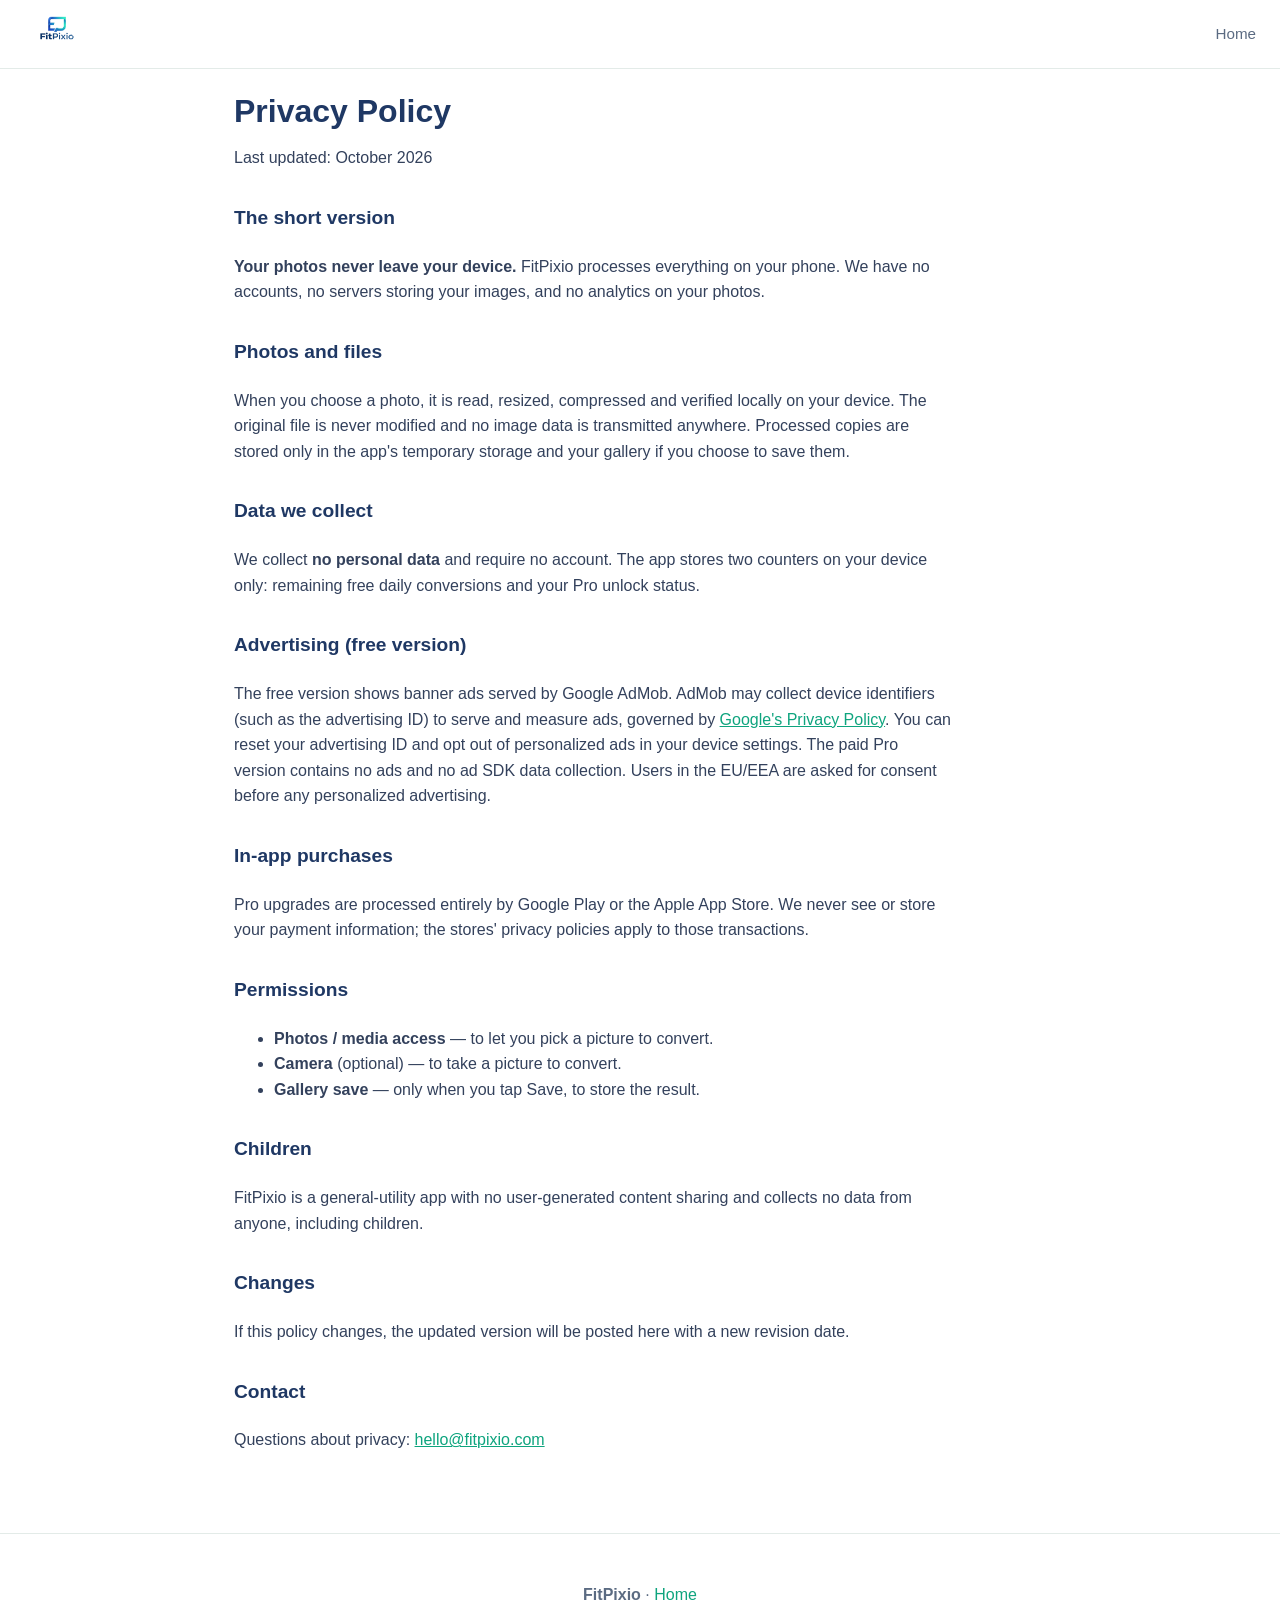
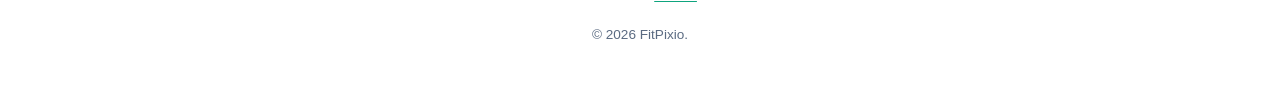
==== privacy.html @ cff01a09 "FitPixio marketing site + privacy policy" ====
<!DOCTYPE html>
<html lang="en">
<head>
  <meta charset="utf-8">
  <meta name="viewport" content="width=device-width, initial-scale=1">
  <title>Privacy Policy — FitPixio</title>
  <meta name="description" content="FitPixio privacy policy: your photos never leave your device.">
  <link rel="icon" type="image/png" sizes="32x32" href="/assets/favicon-32.png">
  <link rel="stylesheet" href="/styles.css">
</head>
<body>
  <header class="nav">
    <a class="brand" href="/">
      <img src="/assets/logo.png" alt="FitPixio logo" height="36">
    </a>
    <nav><a href="/">Home</a></nav>
  </header>

  <main>
    <article class="legal">
      <h1>Privacy Policy</h1>
      <p>Last updated: October 2026</p>

      <h2>The short version</h2>
      <p><strong>Your photos never leave your device.</strong> FitPixio processes
        everything on your phone. We have no accounts, no servers storing your
        images, and no analytics on your photos.</p>

      <h2>Photos and files</h2>
      <p>When you choose a photo, it is read, resized, compressed and verified
        locally on your device. The original file is never modified and no image
        data is transmitted anywhere. Processed copies are stored only in the
        app's temporary storage and your gallery if you choose to save them.</p>

      <h2>Data we collect</h2>
      <p>We collect <strong>no personal data</strong> and require no account.
        The app stores two counters on your device only: remaining free daily
        conversions and your Pro unlock status.</p>

      <h2>Advertising (free version)</h2>
      <p>The free version shows banner ads served by Google AdMob. AdMob may
        collect device identifiers (such as the advertising ID) to serve and
        measure ads, governed by
        <a href="https://policies.google.com/privacy">Google's Privacy Policy</a>.
        You can reset your advertising ID and opt out of personalized ads in
        your device settings. The paid Pro version contains no ads and no ad SDK
        data collection. Users in the EU/EEA are asked for consent before any
        personalized advertising.</p>

      <h2>In-app purchases</h2>
      <p>Pro upgrades are processed entirely by Google Play or the Apple App
        Store. We never see or store your payment information; the stores'
        privacy policies apply to those transactions.</p>

      <h2>Permissions</h2>
      <ul>
        <li><strong>Photos / media access</strong> — to let you pick a picture to convert.</li>
        <li><strong>Camera</strong> (optional) — to take a picture to convert.</li>
        <li><strong>Gallery save</strong> — only when you tap Save, to store the result.</li>
      </ul>

      <h2>Children</h2>
      <p>FitPixio is a general-utility app with no user-generated content sharing
        and collects no data from anyone, including children.</p>

      <h2>Changes</h2>
      <p>If this policy changes, the updated version will be posted here with a
        new revision date.</p>

      <h2>Contact</h2>
      <p>Questions about privacy: <a href="mailto:hello@fitpixio.com">hello@fitpixio.com</a></p>
    </article>
  </main>

  <footer>
    <p><strong>FitPixio</strong> · <a href="/">Home</a></p>
    <p class="fine">© 2026 FitPixio.</p>
  </footer>
</body>
</html>
---- styles.css ----
:root {
  --navy: #1f3864;
  --teal: #0ea47e;
  --ink: #14213a;
  --muted: #5b6b82;
  --bg: #ffffff;
  --soft: #f2f7f5;
  --line: #e3ebe8;
  --radius: 16px;
}

* { box-sizing: border-box; }

body {
  margin: 0;
  font-family: -apple-system, BlinkMacSystemFont, "Segoe UI", Roboto, Inter, Arial, sans-serif;
  color: var(--ink);
  background: var(--bg);
  line-height: 1.6;
}

a { color: var(--teal); }

/* Nav */
.nav {
  position: sticky;
  top: 0;
  z-index: 10;
  display: flex;
  align-items: center;
  gap: 1.5rem;
  padding: 0.75rem 1.5rem;
  background: rgba(255, 255, 255, 0.92);
  backdrop-filter: blur(8px);
  border-bottom: 1px solid var(--line);
}
.nav nav { display: flex; gap: 1.25rem; margin-left: auto; }
.nav nav a { color: var(--muted); text-decoration: none; font-size: 0.95rem; }
.nav nav a:hover { color: var(--ink); }
@media (max-width: 640px) { .nav nav { display: none; } }

/* Layout */
main { max-width: 860px; margin: 0 auto; padding: 0 1.5rem 4rem; }
section { padding: 3rem 0 0; }
h1 { font-size: clamp(2rem, 5vw, 3rem); line-height: 1.15; margin: 1.5rem 0 1rem; color: var(--navy); }
h2 { font-size: 1.6rem; color: var(--navy); margin: 0 0 1.25rem; }
.lede { font-size: 1.15rem; color: var(--muted); max-width: 34rem; }

/* Hero */
.hero { text-align: center; padding-top: 3.5rem; }
.hero-logo { max-width: min(420px, 90%); height: auto; }
.hero .lede { margin-inline: auto; }
.cta-row { display: flex; align-items: center; justify-content: center; gap: 1rem; flex-wrap: wrap; margin-top: 2rem; }
.coming { color: var(--muted); font-size: 0.95rem; border: 1px dashed var(--line); border-radius: 999px; padding: 0.6rem 1.1rem; }
.trust { display: flex; justify-content: center; gap: 0.5rem; flex-wrap: wrap; list-style: none; padding: 0; margin: 2rem 0 0; }
.trust li { background: var(--soft); border: 1px solid var(--line); border-radius: 999px; padding: 0.35rem 0.9rem; font-size: 0.9rem; color: var(--navy); }

/* Buttons */
.btn { display: inline-block; text-decoration: none; font-weight: 700; border-radius: 12px; padding: 0.85rem 1.6rem; }
.btn-primary { background: var(--teal); color: #fff; }
.btn-primary:hover { filter: brightness(0.94); }
.btn-small { padding: 0.5rem 1rem; font-size: 0.9rem; border: 1.5px solid var(--teal); color: var(--teal); }

/* Steps + example */
.steps { list-style: none; counter-reset: s; padding: 0; margin: 0; display: grid; gap: 0.75rem; }
.steps li { counter-increment: s; background: var(--soft); border: 1px solid var(--line); border-radius: var(--radius); padding: 1rem 1.25rem 1rem 3.5rem; position: relative; }
.steps li::before { content: counter(s); position: absolute; left: 1.1rem; top: 1rem; width: 1.7rem; height: 1.7rem; border-radius: 50%; background: var(--navy); color: #fff; font-weight: 700; font-size: 0.9rem; display: flex; align-items: center; justify-content: center; }
.steps strong { display: block; }
.steps span { color: var(--muted); }
.example { display: flex; align-items: center; justify-content: center; gap: 1rem; flex-wrap: wrap; margin-top: 1.25rem; background: var(--navy); color: #fff; border-radius: var(--radius); padding: 1.25rem; }
.example .k { display: block; font-size: 0.8rem; text-transform: uppercase; letter-spacing: 0.08em; opacity: 0.7; }
.example .arrow { font-size: 1.5rem; color: var(--teal); font-weight: 700; }

/* Cards / plans */
.grid { display: grid; grid-template-columns: repeat(auto-fit, minmax(240px, 1fr)); gap: 0.9rem; }
.card { border: 1px solid var(--line); border-radius: var(--radius); padding: 1.25rem 1.35rem; background: #fff; }
.card h3 { margin: 0 0 0.4rem; color: var(--navy); }
.card p, .card ul { margin: 0; color: var(--muted); }
.card ul { padding-left: 1.1rem; }
.plans { display: grid; grid-template-columns: repeat(auto-fit, minmax(260px, 1fr)); gap: 0.9rem; }
.plan .price { font-size: 2rem; font-weight: 800; color: var(--ink); }
.plan .price span { font-size: 1rem; font-weight: 400; color: var(--muted); }
.plan.pro { border: 2px solid var(--teal); }

/* FAQ */
details { border: 1px solid var(--line); border-radius: 12px; padding: 0.9rem 1.1rem; margin-bottom: 0.6rem; }
summary { cursor: pointer; font-weight: 700; color: var(--navy); }
details p { color: var(--muted); margin: 0.5rem 0 0; }

/* Footer / legal */
footer { border-top: 1px solid var(--line); text-align: center; padding: 2rem 1.5rem 3rem; color: var(--muted); }
footer .fine { font-size: 0.85rem; }
article.legal { max-width: 720px; }
article.legal h1 { font-size: 2rem; }
article.legal h2 { font-size: 1.2rem; margin-top: 2rem; }
article.legal p, article.legal li { color: #33415c; }
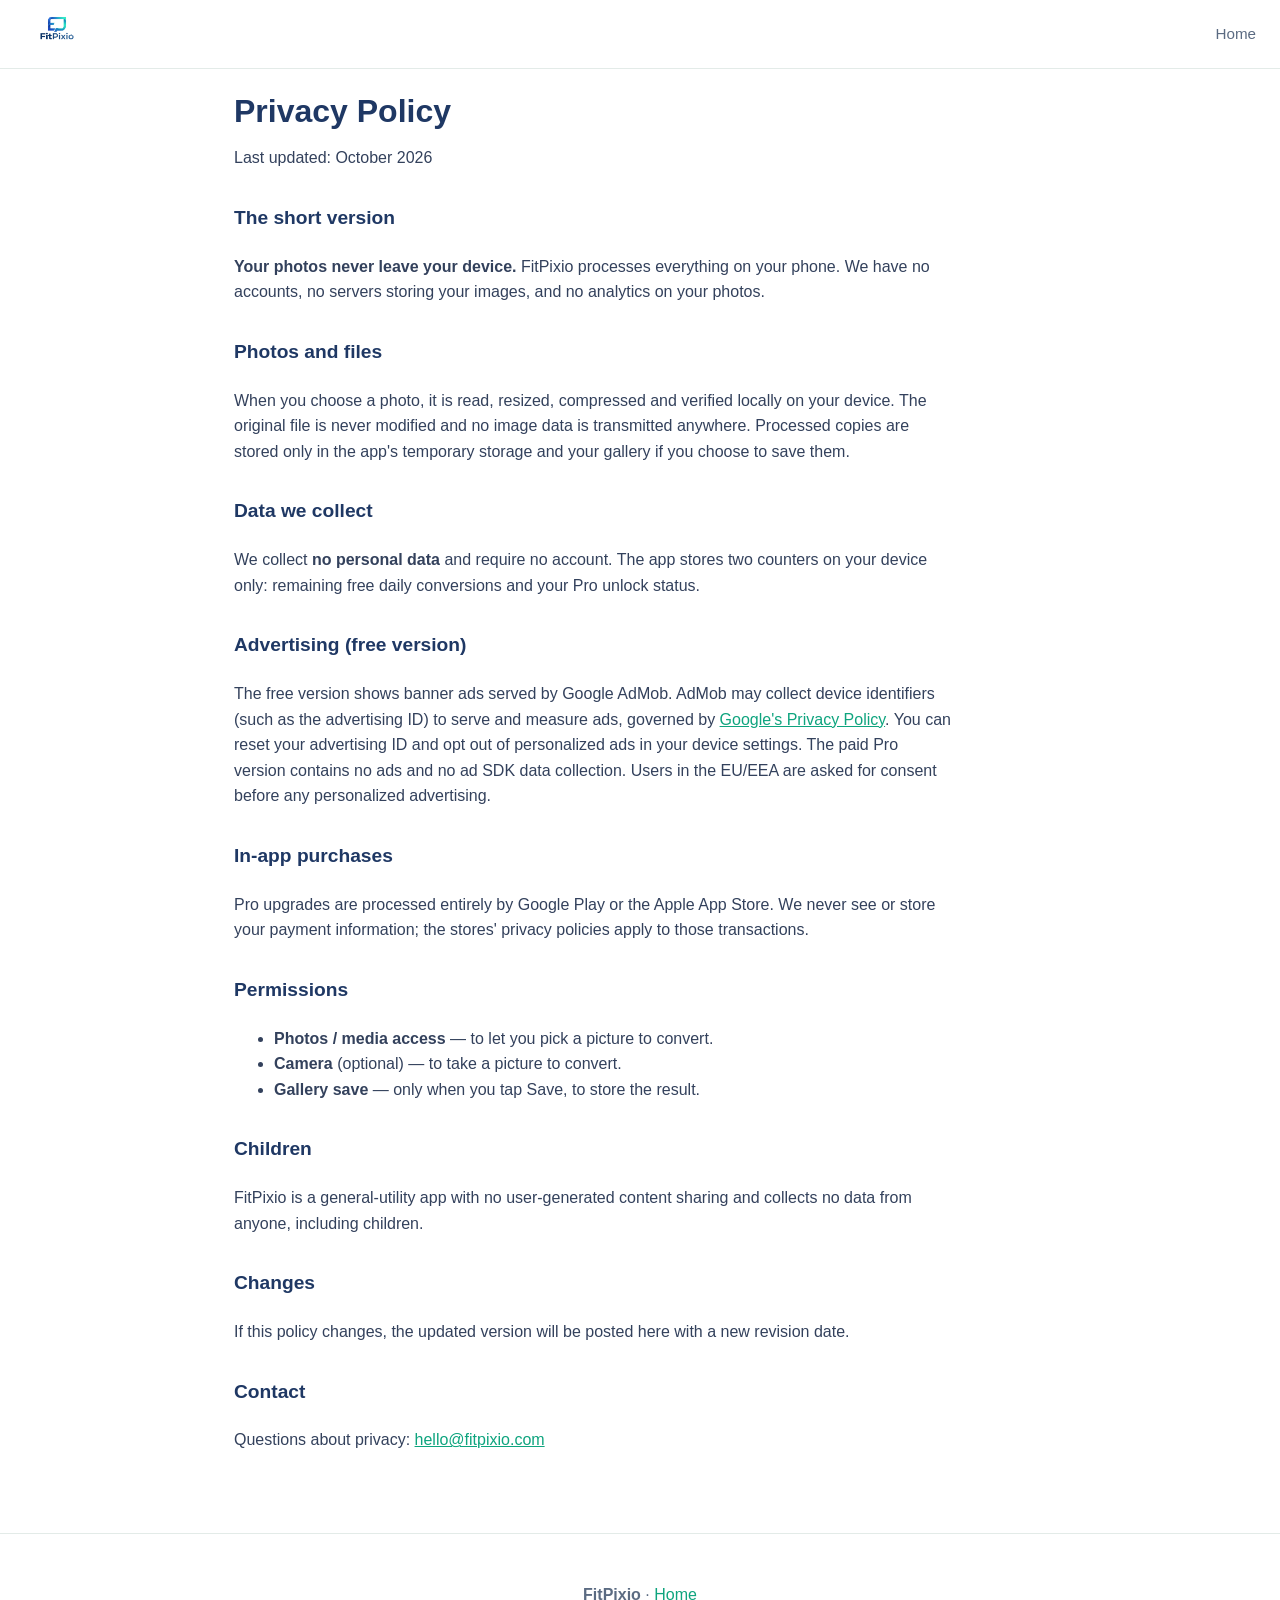
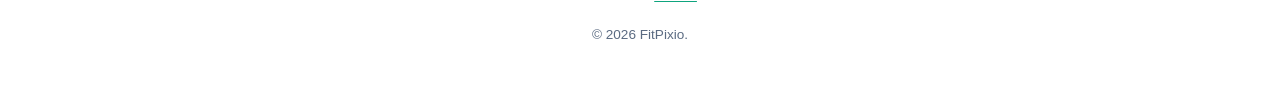
==== commit 09878036: "LCP fix: smaller hero logo, preload, explicit dimensions" ====
--- a/privacy.html
+++ b/privacy.html
@@ -11,7 +11,7 @@
 <body>
   <header class="nav">
     <a class="brand" href="/">
-      <img src="/assets/logo.png" alt="FitPixio logo" height="36">
+      <img src="/assets/logo-480.png" alt="FitPixio logo" width="66" height="36" loading="lazy" decoding="async">
     </a>
     <nav><a href="/">Home</a></nav>
   </header>
